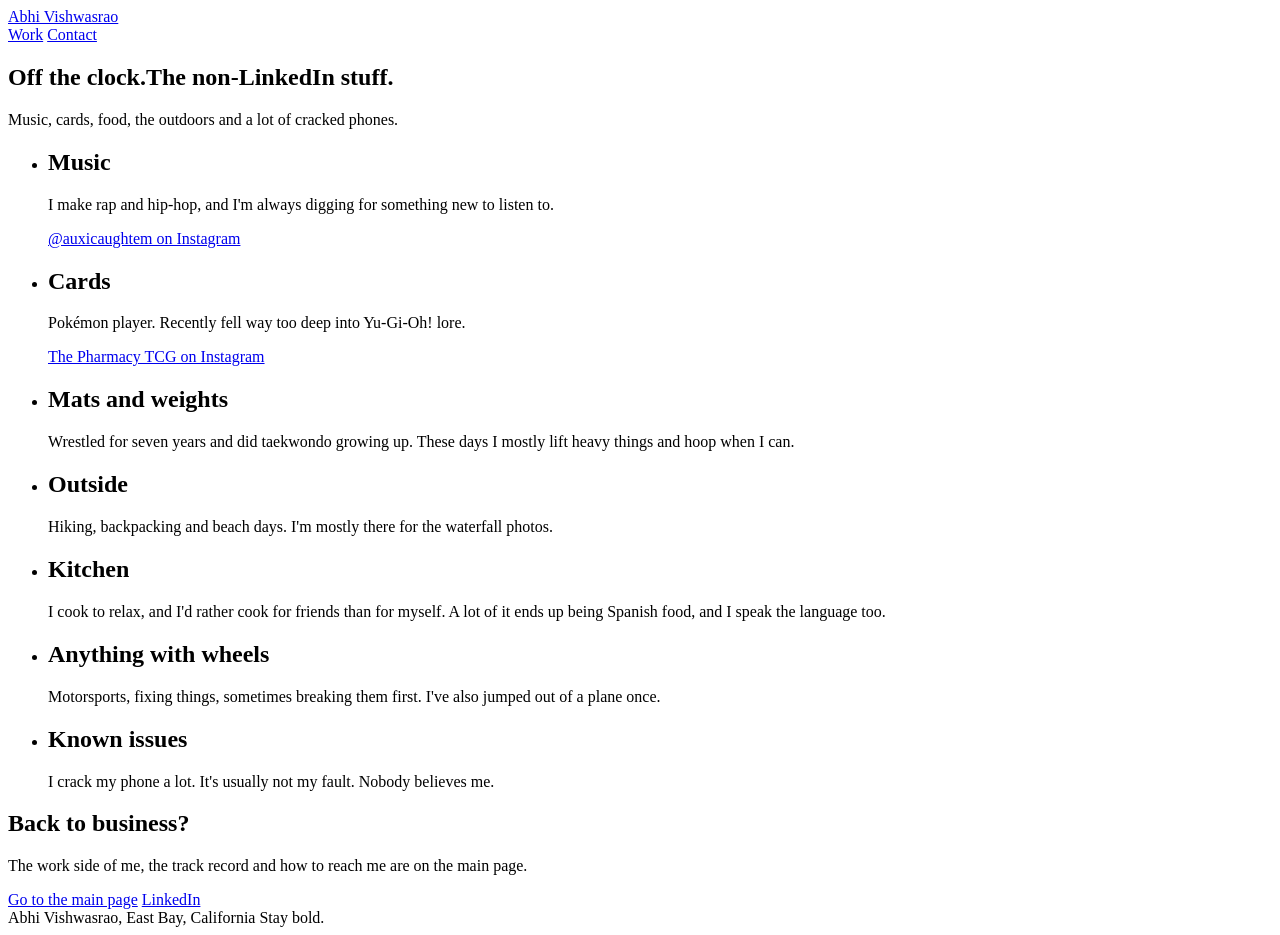
==== life.html @ 457f3adb "Add files via upload" ====
<!doctype html>
<html lang="en">
<head>
<meta charset="utf-8">
<meta name="viewport" content="width=device-width, initial-scale=1">
<title>Off the Clock | Abhi Vishwasrao</title>
<meta name="description" content="The non-work side of Abhi Vishwasrao: music, cards, food and the outdoors.">
<link rel="preconnect" href="https://fonts.googleapis.com">
<link rel="preconnect" href="https://fonts.gstatic.com" crossorigin>
<link href="https://fonts.googleapis.com/css2?family=Archivo:wdth,wght@62..125,400..900&family=Newsreader:ital,opsz,wght@0,6..72,400..600;1,6..72,400&display=swap" rel="stylesheet">
<link rel="icon" href="data:image/svg+xml,<svg xmlns='http://www.w3.org/2000/svg' viewBox='0 0 64 64'><rect width='64' height='64' rx='14' fill='%2323143A'/><text x='50%' y='58%' text-anchor='middle' dominant-baseline='middle' font-family='Arial Black,Arial' font-weight='900' font-size='34' fill='%23F2A516'>AV</text></svg>">
<link rel="stylesheet" href="style.css">
</head>
<body>
<div class="wrap">

  <header class="top">
    <a class="mark" href="index.html">Abhi Vishwasrao</a>
    <nav aria-label="Pages">
      <a href="index.html">Work</a>
      <a href="index.html#contact">Contact</a>
    </nav>
  </header>

  <main>
    <section class="life-hero" aria-labelledby="life-h">
      <h1 id="life-h">Off the clock.<span class="line2">The non-LinkedIn stuff.</span></h1>
      <p class="lede">Music, cards, food, the outdoors and a lot of cracked phones.</p>
    </section>

    <ul class="things">
      <li class="thing big">
        <h2>Music</h2>
        <p>I make rap and hip-hop, and I'm always digging for something new to listen to.</p>
        <a class="more" href="https://www.instagram.com/auxicaughtem/">@auxicaughtem on Instagram</a>
      </li>
      <li class="thing">
        <h2>Cards</h2>
        <p>Pokémon player. Recently fell way too deep into Yu-Gi-Oh! lore.</p>
        <a class="more" href="https://www.instagram.com/thepharmacytcg/">The Pharmacy TCG on Instagram</a>
      </li>
      <li class="thing">
        <h2>Mats and weights</h2>
        <p>Wrestled for seven years and did taekwondo growing up. These days I mostly lift heavy things and hoop when I can.</p>
      </li>
      <li class="thing">
        <h2>Outside</h2>
        <p>Hiking, backpacking and beach days. I'm mostly there for the waterfall photos.</p>
      </li>
      <li class="thing">
        <h2>Kitchen</h2>
        <p>I cook to relax, and I'd rather cook for friends than for myself. A lot of it ends up being Spanish food, and I speak the language too.</p>
      </li>
      <li class="thing">
        <h2>Anything with wheels</h2>
        <p>Motorsports, fixing things, sometimes breaking them first. I've also jumped out of a plane once.</p>
      </li>
      <li class="thing">
        <h2>Known issues</h2>
        <p>I crack my phone a lot. It's usually not my fault. Nobody believes me.</p>
      </li>
    </ul>

    <section class="contact" aria-labelledby="back-h">
      <h2 id="back-h">Back to business?</h2>
      <p>The work side of me, the track record and how to reach me are on the main page.</p>
      <div class="actions">
        <a class="btn primary" href="index.html">Go to the main page</a>
        <a class="btn ghost" href="https://www.linkedin.com/in/abhivishwas/">LinkedIn</a>
      </div>
    </section>
  </main>

  <footer>
    <span>Abhi Vishwasrao, East Bay, California</span>
    <span>Stay bold.</span>
  </footer>
</div>
</body>
</html>
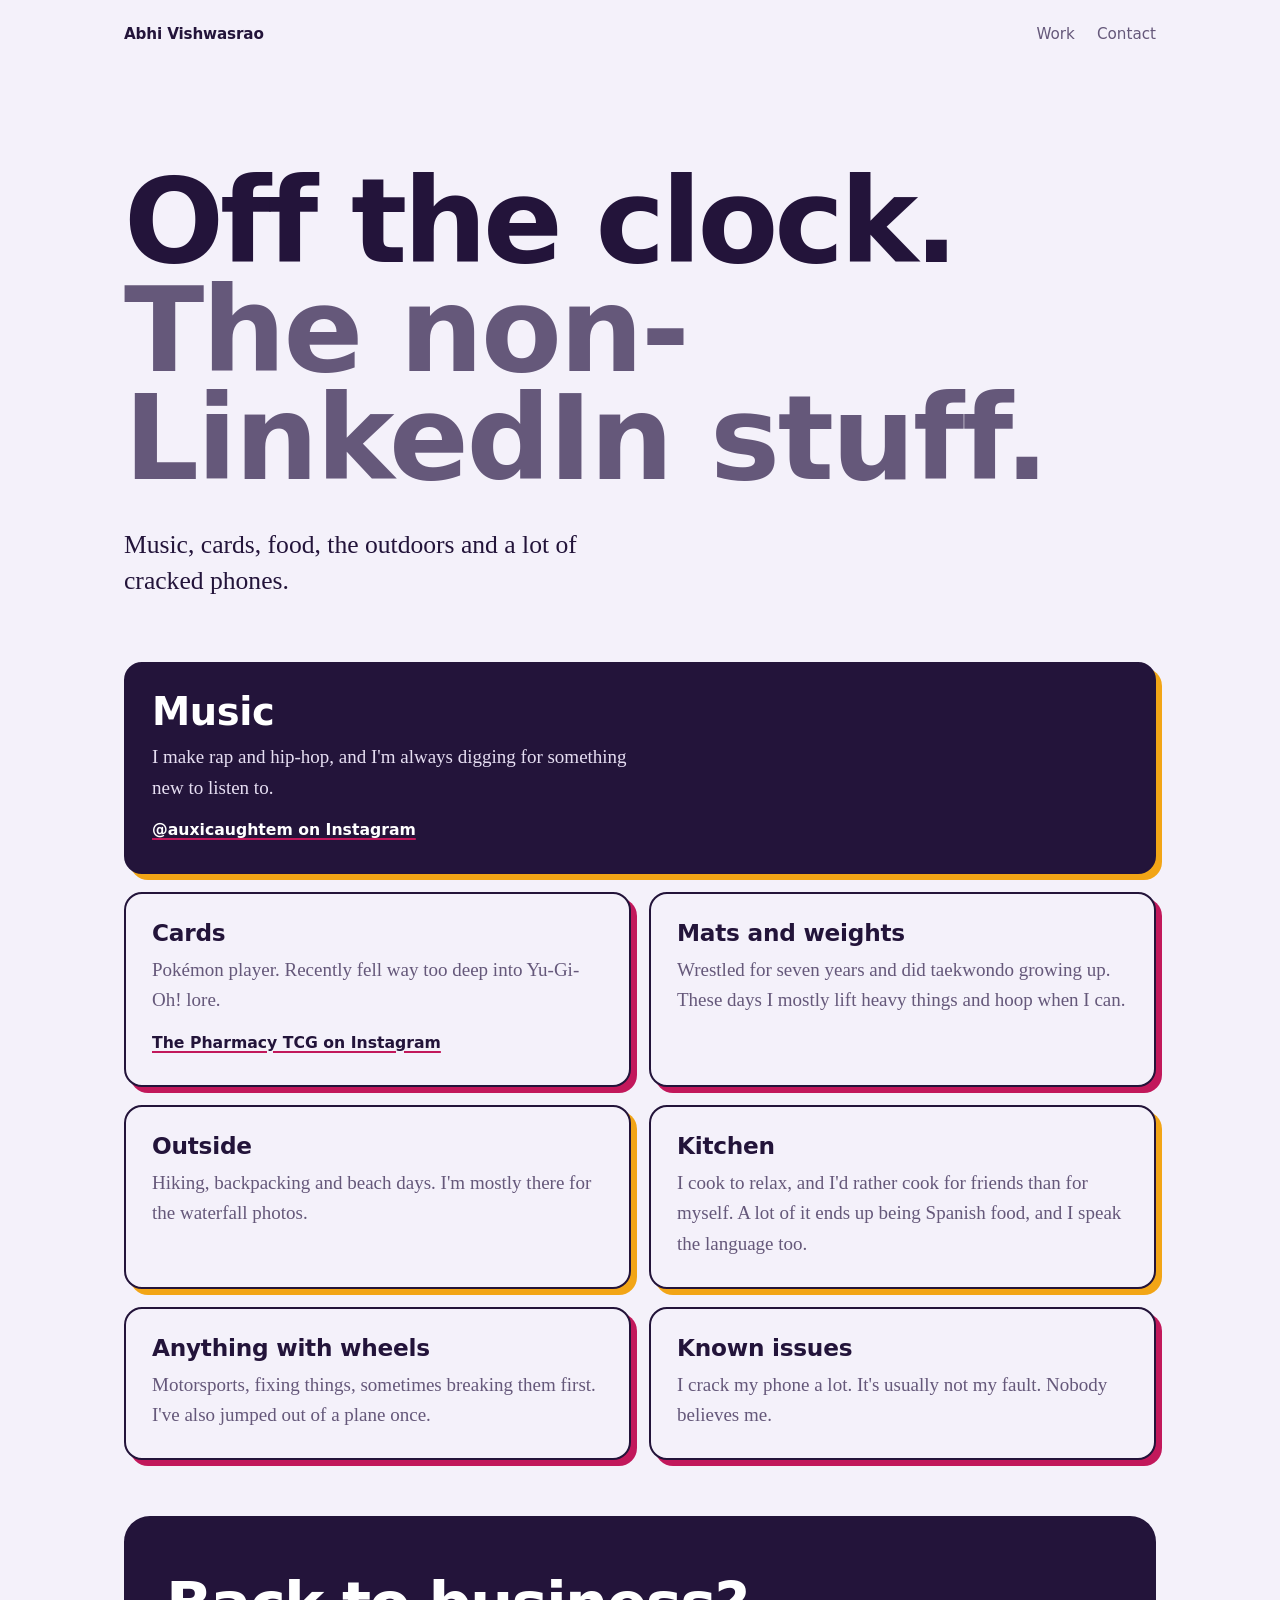
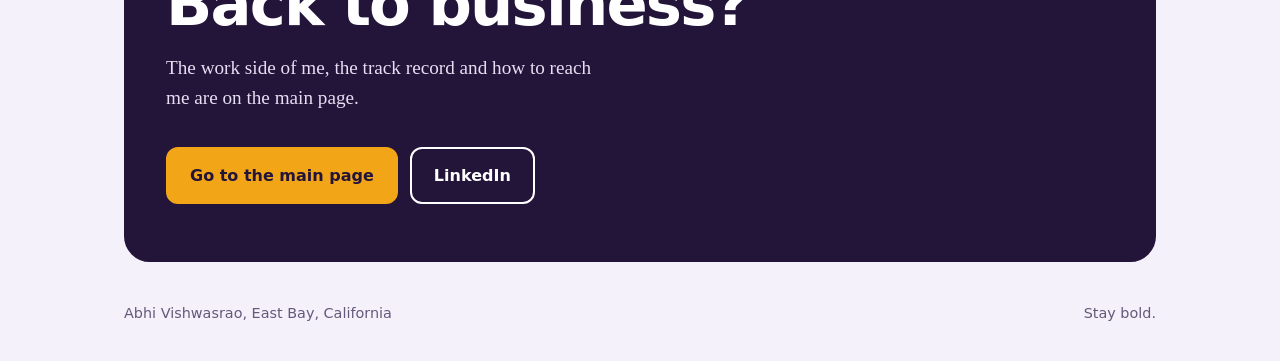
==== commit 5735d156: "Rename life (1).html to life.html" ====
--- a/life.html
+++ b/life.html
@@ -9,7 +9,7 @@
 <link rel="preconnect" href="https://fonts.gstatic.com" crossorigin>
 <link href="https://fonts.googleapis.com/css2?family=Archivo:wdth,wght@62..125,400..900&family=Newsreader:ital,opsz,wght@0,6..72,400..600;1,6..72,400&display=swap" rel="stylesheet">
 <link rel="icon" href="data:image/svg+xml,<svg xmlns='http://www.w3.org/2000/svg' viewBox='0 0 64 64'><rect width='64' height='64' rx='14' fill='%2323143A'/><text x='50%' y='58%' text-anchor='middle' dominant-baseline='middle' font-family='Arial Black,Arial' font-weight='900' font-size='34' fill='%23F2A516'>AV</text></svg>">
-<link rel="stylesheet" href="style.css">
+<link rel="stylesheet" href="assets/css/styles.css">
 </head>
 <body>
 <div class="wrap">
--- a/assets/css/styles.css
+++ b/assets/css/styles.css
@@ -0,0 +1,180 @@
+:root {
+    --paper: #F4F1FA;
+    --ink: #23143A;
+    --muted: #65587A;
+    --rule: #D9D1E6;
+    --marigold: #F2A516;
+    --marigold-ink: #8A5A00;
+    --holi: #C2185B;
+    --chip: #E9E3F3;
+    --panel: #23143A;
+    --panel-edge: #23143A;
+    --on-panel: #FFFFFF;
+    --on-panel-soft: #E6DEF2;
+    --display: "Archivo", "Arial Narrow", system-ui, sans-serif;
+    --body: "Newsreader", Georgia, serif;
+  }
+  @media (prefers-color-scheme: dark) {
+    :root {
+      --paper: #1B1027;
+      --ink: #EFE8F7;
+      --muted: #C4B8D8;
+      --rule: #3A2A4E;
+      --marigold-ink: #F2A516;
+      --holi: #FF6FA5;
+      --chip: #2A1C3B;
+      --panel: #2D1D45;
+      --panel-edge: #4A3766;
+      --on-panel: #FFFFFF;
+      --on-panel-soft: #E6DEF2;
+    }
+  }
+
+  * { box-sizing: border-box; }
+  html { -webkit-text-size-adjust: 100%; scroll-behavior: smooth; }
+  @media (prefers-reduced-motion: reduce) { html { scroll-behavior: auto; } }
+  body {
+    margin: 0;
+    background: var(--paper);
+    color: var(--ink);
+    font-family: var(--body);
+    font-size: 1.1875rem;
+    line-height: 1.6;
+    font-optical-sizing: auto;
+  }
+  a { color: inherit; text-decoration-color: var(--holi); text-decoration-thickness: 2px; text-underline-offset: 3px; }
+  a:hover { color: var(--holi); }
+  :focus-visible { outline: 3px solid var(--marigold); outline-offset: 3px; border-radius: 3px; }
+
+  .wrap { max-width: 1080px; margin: 0 auto; padding: 0 24px; }
+  @media (max-width: 600px) { .wrap { padding: 0 16px; } body { font-size: 1.0625rem; } }
+
+  /* Top bar */
+  .top { display: flex; justify-content: space-between; align-items: center; padding: 22px 0; font-family: var(--display); font-size: .95rem; }
+  .mark { font-weight: 900; font-stretch: 115%; text-decoration: none; letter-spacing: -.01em; }
+  .top nav { display: flex; gap: 22px; }
+  .top nav a { text-decoration: none; color: var(--muted); font-weight: 500; }
+  .top nav a:hover { color: var(--ink); }
+  @media (max-width: 600px) { .top nav { gap: 14px; } .top nav a.hide-sm { display: none; } }
+
+  /* Hero */
+  .hero { padding: 9vh 0 10vh; }
+  .call {
+    display: inline-flex; align-items: center; gap: 10px;
+    font-family: var(--display); font-weight: 600; font-size: .95rem;
+    background: var(--panel); color: var(--on-panel);
+    padding: 8px 16px 8px 12px; border-radius: 999px;
+    font-variant-numeric: tabular-nums;
+  }
+  .call .dot { width: 10px; height: 10px; border-radius: 50%; background: #3BD16F; box-shadow: 0 0 0 0 rgba(59,209,111,.6); animation: ping 1.6s infinite; }
+  .call.done .dot { background: var(--marigold); animation: none; }
+  @keyframes ping { 0% { box-shadow: 0 0 0 0 rgba(59,209,111,.55); } 80%,100% { box-shadow: 0 0 0 9px rgba(59,209,111,0); } }
+  @media (prefers-reduced-motion: reduce) { .call .dot { animation: none; } }
+
+  h1 {
+    font-family: var(--display);
+    font-weight: 900;
+    font-stretch: 125%;
+    font-size: clamp(2.9rem, 9.2vw, 7.4rem);
+    line-height: .92;
+    letter-spacing: -.035em;
+    margin: 28px 0 0;
+  }
+  h1 .line2 { display: block; font-stretch: 62%; font-weight: 800; color: var(--muted); letter-spacing: -.02em; }
+  .lede { max-width: 34ch; font-size: clamp(1.25rem, 2.3vw, 1.6rem); line-height: 1.4; margin: 34px 0 0; }
+  .actions { display: flex; flex-wrap: wrap; gap: 12px; margin-top: 34px; }
+  .btn {
+    font-family: var(--display); font-weight: 700; font-size: 1rem;
+    text-decoration: none; padding: 14px 22px; border-radius: 12px;
+    border: 2px solid var(--ink);
+  }
+  .btn.primary { background: var(--marigold); border-color: var(--marigold); color: #23143A; }
+  .btn.primary:hover { background: #FFB935; color: #23143A; }
+  .btn.ghost:hover { background: var(--ink); color: var(--paper); }
+
+  /* Sections */
+  section.block { display: grid; grid-template-columns: 220px 1fr; gap: 40px; padding: 64px 0; border-top: 2px solid var(--ink); }
+  @media (max-width: 820px) { section.block { grid-template-columns: 1fr; gap: 18px; padding: 48px 0; } }
+  h2 {
+    font-family: var(--display); font-weight: 800; font-stretch: 100%;
+    font-size: 1.5rem; line-height: 1.15; margin: 0; letter-spacing: -.01em;
+    position: sticky; top: 20px; align-self: start;
+  }
+  @media (max-width: 820px) { h2 { position: static; font-size: 1.75rem; } }
+  .prose { max-width: 66ch; }
+  .prose p { margin: 0 0 1em; }
+  .prose p:last-child { margin-bottom: 0; }
+
+  /* Track record */
+  .roles { list-style: none; margin: 0; padding: 0; }
+  .role { display: grid; grid-template-columns: 116px 1fr; gap: 24px; padding: 0 0 34px; }
+  .role + .role { padding-top: 34px; border-top: 1px solid var(--rule); }
+  .role:last-child { padding-bottom: 0; }
+  @media (max-width: 600px) { .role { grid-template-columns: 1fr; gap: 6px; } }
+  .when { font-family: var(--display); font-weight: 600; font-size: .95rem; color: var(--muted); font-variant-numeric: tabular-nums; padding-top: 4px; }
+  .role h3 { font-family: var(--display); font-weight: 800; font-size: 1.3rem; line-height: 1.2; margin: 0; }
+  .role .org { font-family: var(--display); font-weight: 500; color: var(--muted); font-size: 1rem; margin: 2px 0 12px; }
+  .role p { margin: 0; max-width: 62ch; }
+  .wins { display: flex; flex-wrap: wrap; gap: 8px; margin: 14px 0 0; padding: 0; list-style: none; }
+  .wins li { font-family: var(--display); font-size: .92rem; font-weight: 600; background: var(--chip); padding: 6px 12px; border-radius: 8px; }
+  .wins li b { font-weight: 800; }
+
+  /* Building */
+  .builds { display: grid; grid-template-columns: repeat(2, 1fr); gap: 2px; background: var(--panel-edge); border: 2px solid var(--panel-edge); border-radius: 18px; overflow: hidden; }
+  @media (max-width: 700px) { .builds { grid-template-columns: 1fr; } }
+  .build { background: var(--paper); padding: 26px 26px 28px; }
+  .build.lead { grid-column: 1 / -1; background: var(--panel); color: var(--on-panel); }
+  .build.lead .status { background: var(--marigold); color: #23143A; }
+  .build.lead p { color: var(--on-panel-soft); }
+  .status { display: inline-block; font-family: var(--display); font-size: .85rem; font-weight: 700; padding: 4px 10px; border-radius: 6px; background: var(--chip); margin-bottom: 12px; }
+  .build h3 { font-family: var(--display); font-weight: 800; font-size: 1.45rem; margin: 0 0 8px; line-height: 1.15; }
+  .build.lead h3 { font-size: clamp(1.6rem, 3vw, 2.2rem); font-stretch: 112%; }
+  .build p { margin: 0; color: var(--muted); max-width: 58ch; }
+  .build a.more { display: inline-block; margin-top: 14px; font-family: var(--display); font-weight: 700; font-size: .98rem; }
+
+  .earlier { margin-top: 34px; }
+  .earlier h3 { font-family: var(--display); font-weight: 700; font-size: 1.05rem; margin: 0 0 10px; }
+  .earlier ul { margin: 0; padding: 0; list-style: none; display: grid; grid-template-columns: repeat(auto-fill, minmax(230px, 1fr)); gap: 10px 28px; }
+  .earlier li { font-size: 1rem; line-height: 1.45; }
+  .earlier li a { font-family: var(--display); font-weight: 700; }
+  .earlier li span { color: var(--muted); }
+
+  /* Community */
+  .orgs { display: grid; gap: 30px; }
+  .orgrow h3 { font-family: var(--display); font-weight: 800; font-size: 1.3rem; margin: 0; }
+  .orgrow .org { font-family: var(--display); color: var(--muted); font-weight: 500; font-size: 1rem; margin: 2px 0 10px; }
+  .orgrow p { margin: 0; max-width: 62ch; }
+
+  /* Personal page */
+  .life-hero { padding: 8vh 0 7vh; }
+  .life-hero h1 { font-stretch: 125%; }
+  .life-hero .lede { max-width: 40ch; }
+  .things { display: grid; grid-template-columns: repeat(2, 1fr); gap: 18px; margin: 0 0 56px; padding: 0; list-style: none; }
+  @media (max-width: 760px) { .things { grid-template-columns: 1fr; } }
+  .thing { border: 2px solid var(--panel-edge); border-radius: 18px; padding: 26px 26px 28px; background: var(--paper); }
+  .thing { box-shadow: 6px 6px 0 var(--marigold); }
+  .thing:nth-child(4n+2), .thing:nth-child(4n+3) { box-shadow: 6px 6px 0 var(--holi); }
+  @media (max-width: 760px) { .thing:nth-child(even) { box-shadow: 6px 6px 0 var(--holi); } .thing:nth-child(odd) { box-shadow: 6px 6px 0 var(--marigold); } }
+  .thing h2 { position: static; font-size: 1.45rem; margin: 0 0 8px; }
+  .thing p { margin: 0; color: var(--muted); }
+  .thing a.more { display: inline-block; margin-top: 14px; font-family: var(--display); font-weight: 700; font-size: .98rem; }
+  .thing.big { grid-column: 1 / -1; background: var(--panel); color: var(--on-panel); }
+  .thing.big h2 { font-size: clamp(1.7rem, 3.4vw, 2.4rem); font-stretch: 115%; font-weight: 900; }
+  .thing.big p { color: var(--on-panel-soft); max-width: 52ch; }
+
+  /* Off the clock */
+  .facts { margin: 0; padding: 0; list-style: none; columns: 2; column-gap: 40px; }
+  .facts li { break-inside: avoid; padding: 0 0 14px 22px; position: relative; }
+  .facts li::before { content: ""; position: absolute; left: 0; top: .62em; width: 10px; height: 10px; border-radius: 3px; background: var(--marigold); transform: rotate(45deg); }
+  .facts li:nth-child(3n+2)::before { background: var(--holi); }
+  @media (max-width: 700px) { .facts { columns: 1; } }
+
+  /* Contact */
+  .contact { background: var(--panel); color: var(--on-panel); border: 2px solid var(--panel-edge); border-radius: 26px; padding: 56px 40px; margin: 24px 0 40px; }
+  @media (max-width: 600px) { .contact { padding: 40px 22px; border-radius: 20px; } }
+  .contact h2 { position: static; font-size: clamp(2rem, 5.4vw, 3.8rem); font-weight: 900; font-stretch: 120%; line-height: 1; letter-spacing: -.03em; }
+  .contact p { max-width: 46ch; color: var(--on-panel-soft); font-size: 1.2rem; line-height: 1.55; margin: 18px 0 30px; }
+  .contact .btn.ghost { border-color: var(--on-panel); color: var(--on-panel); }
+  .contact .btn.ghost:hover { background: var(--on-panel); color: #23143A; }
+
+  footer { display: flex; justify-content: space-between; flex-wrap: wrap; gap: 8px; padding: 0 0 36px; font-family: var(--display); font-size: .9rem; color: var(--muted); }
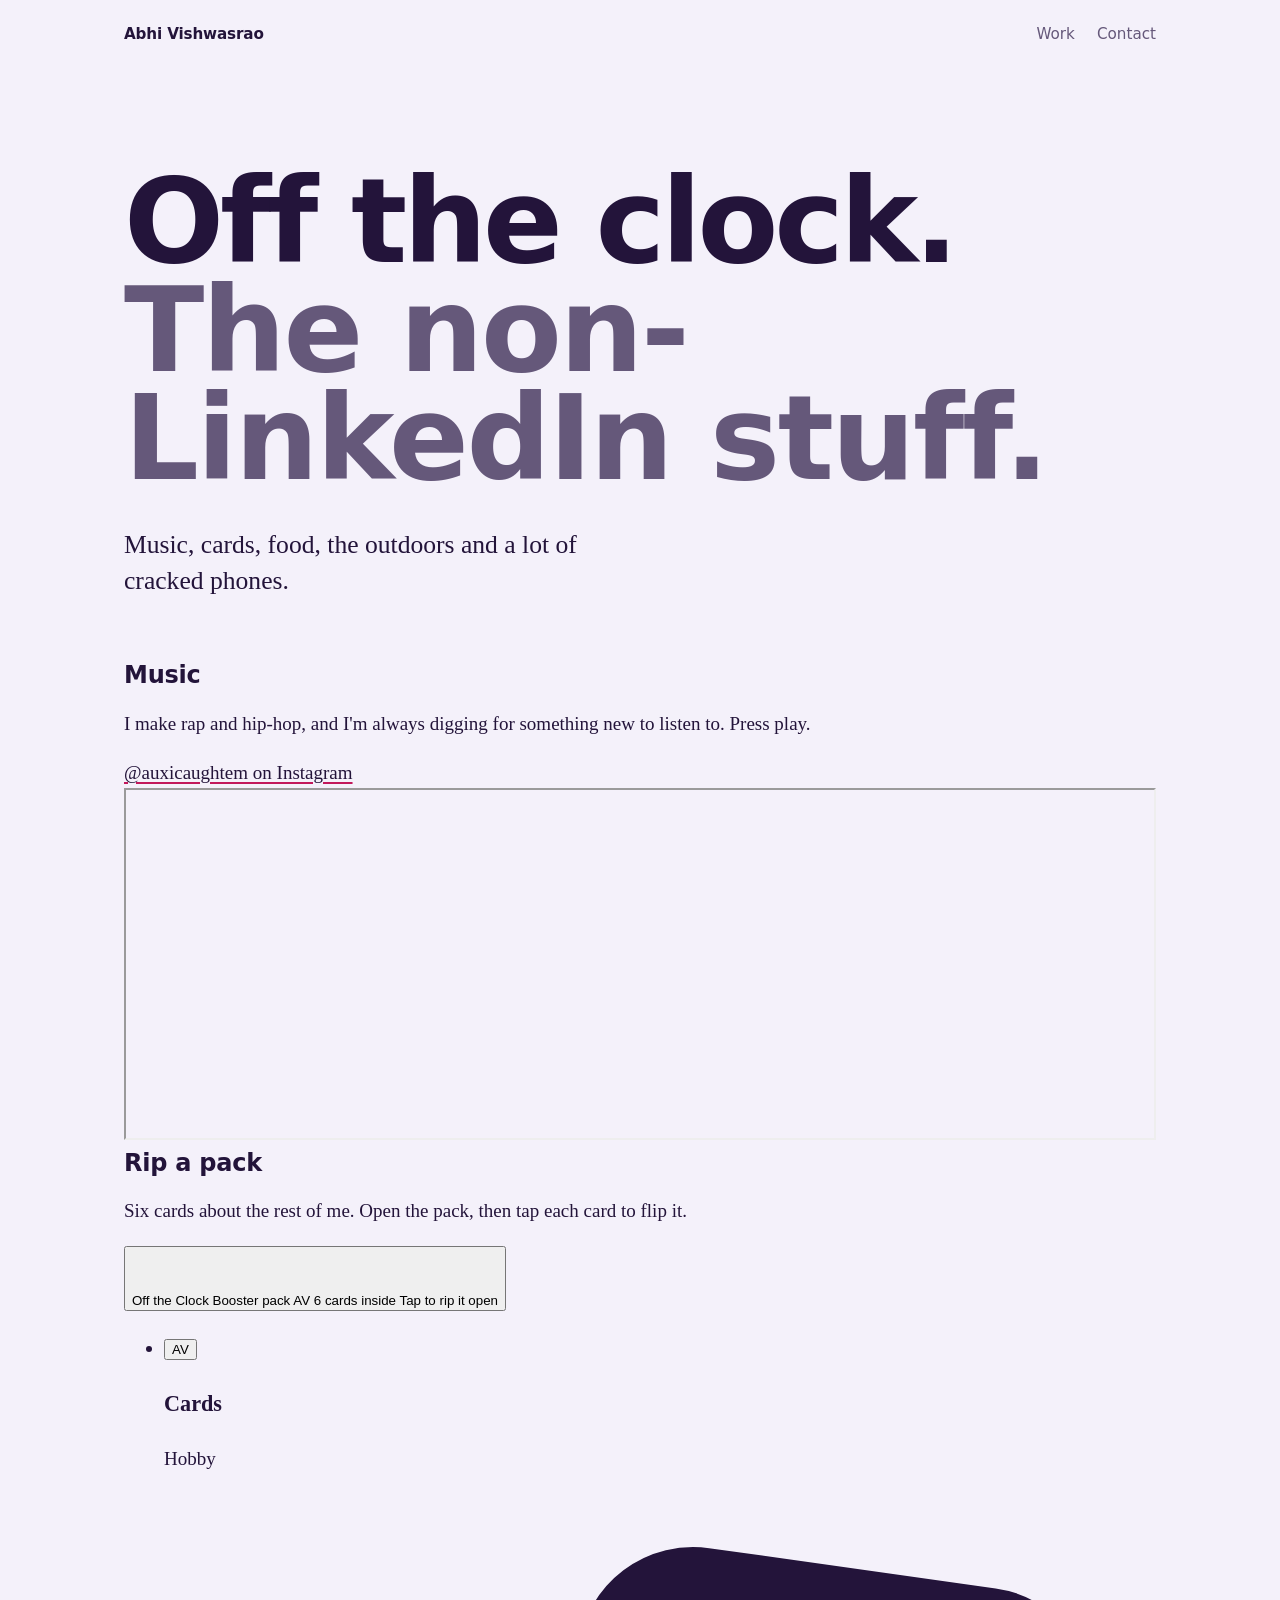
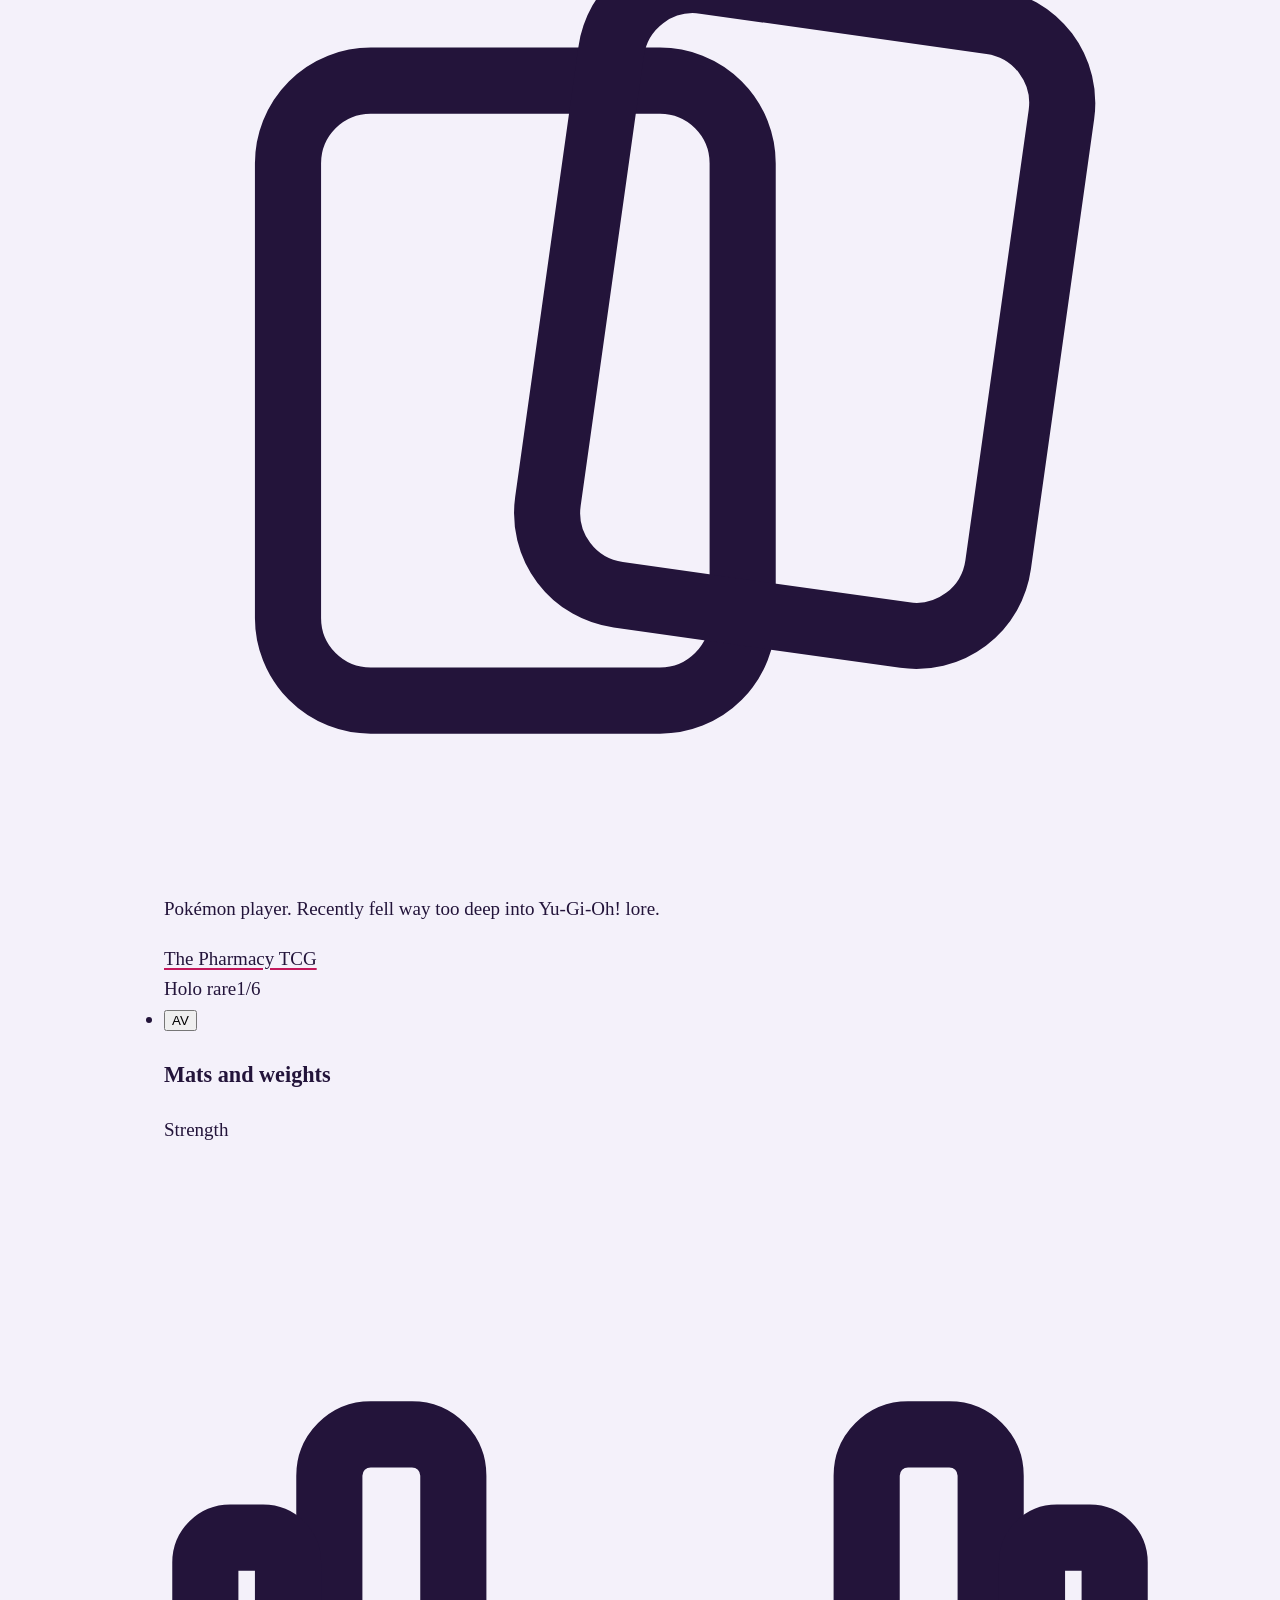
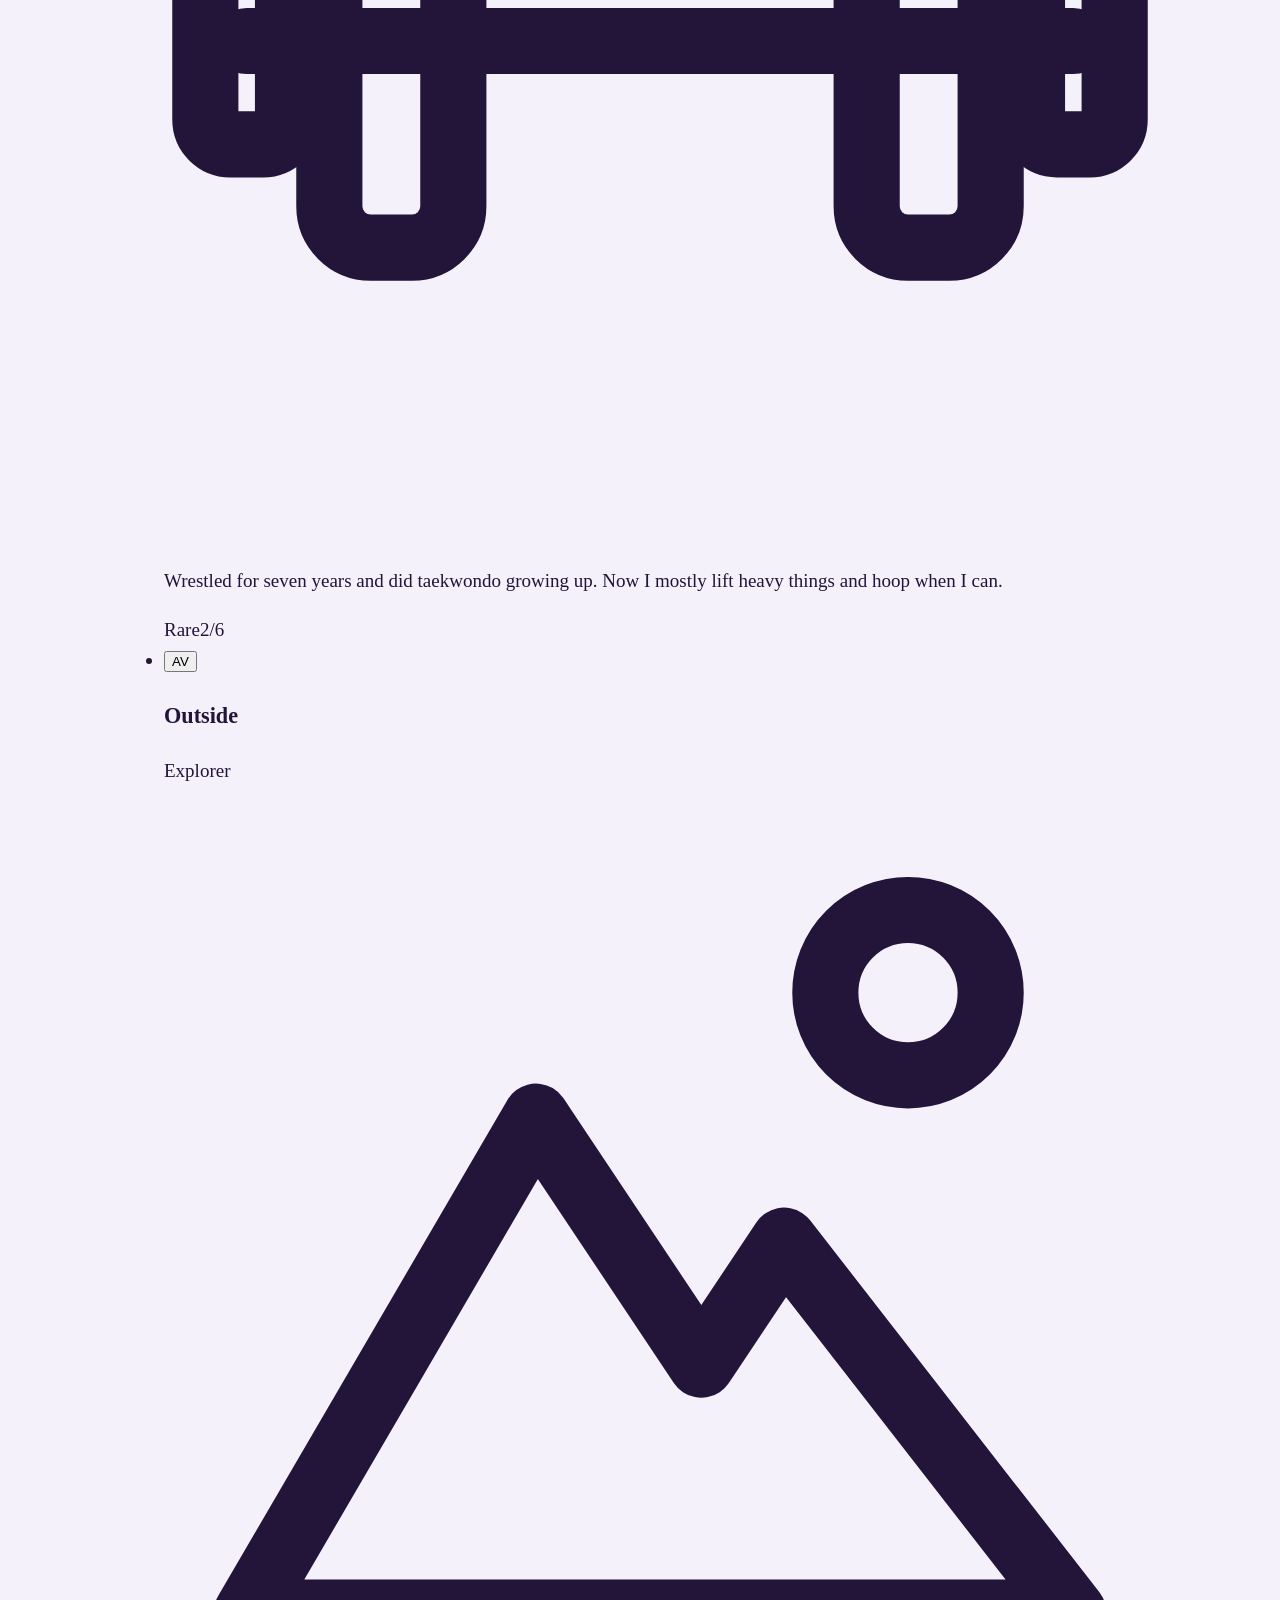
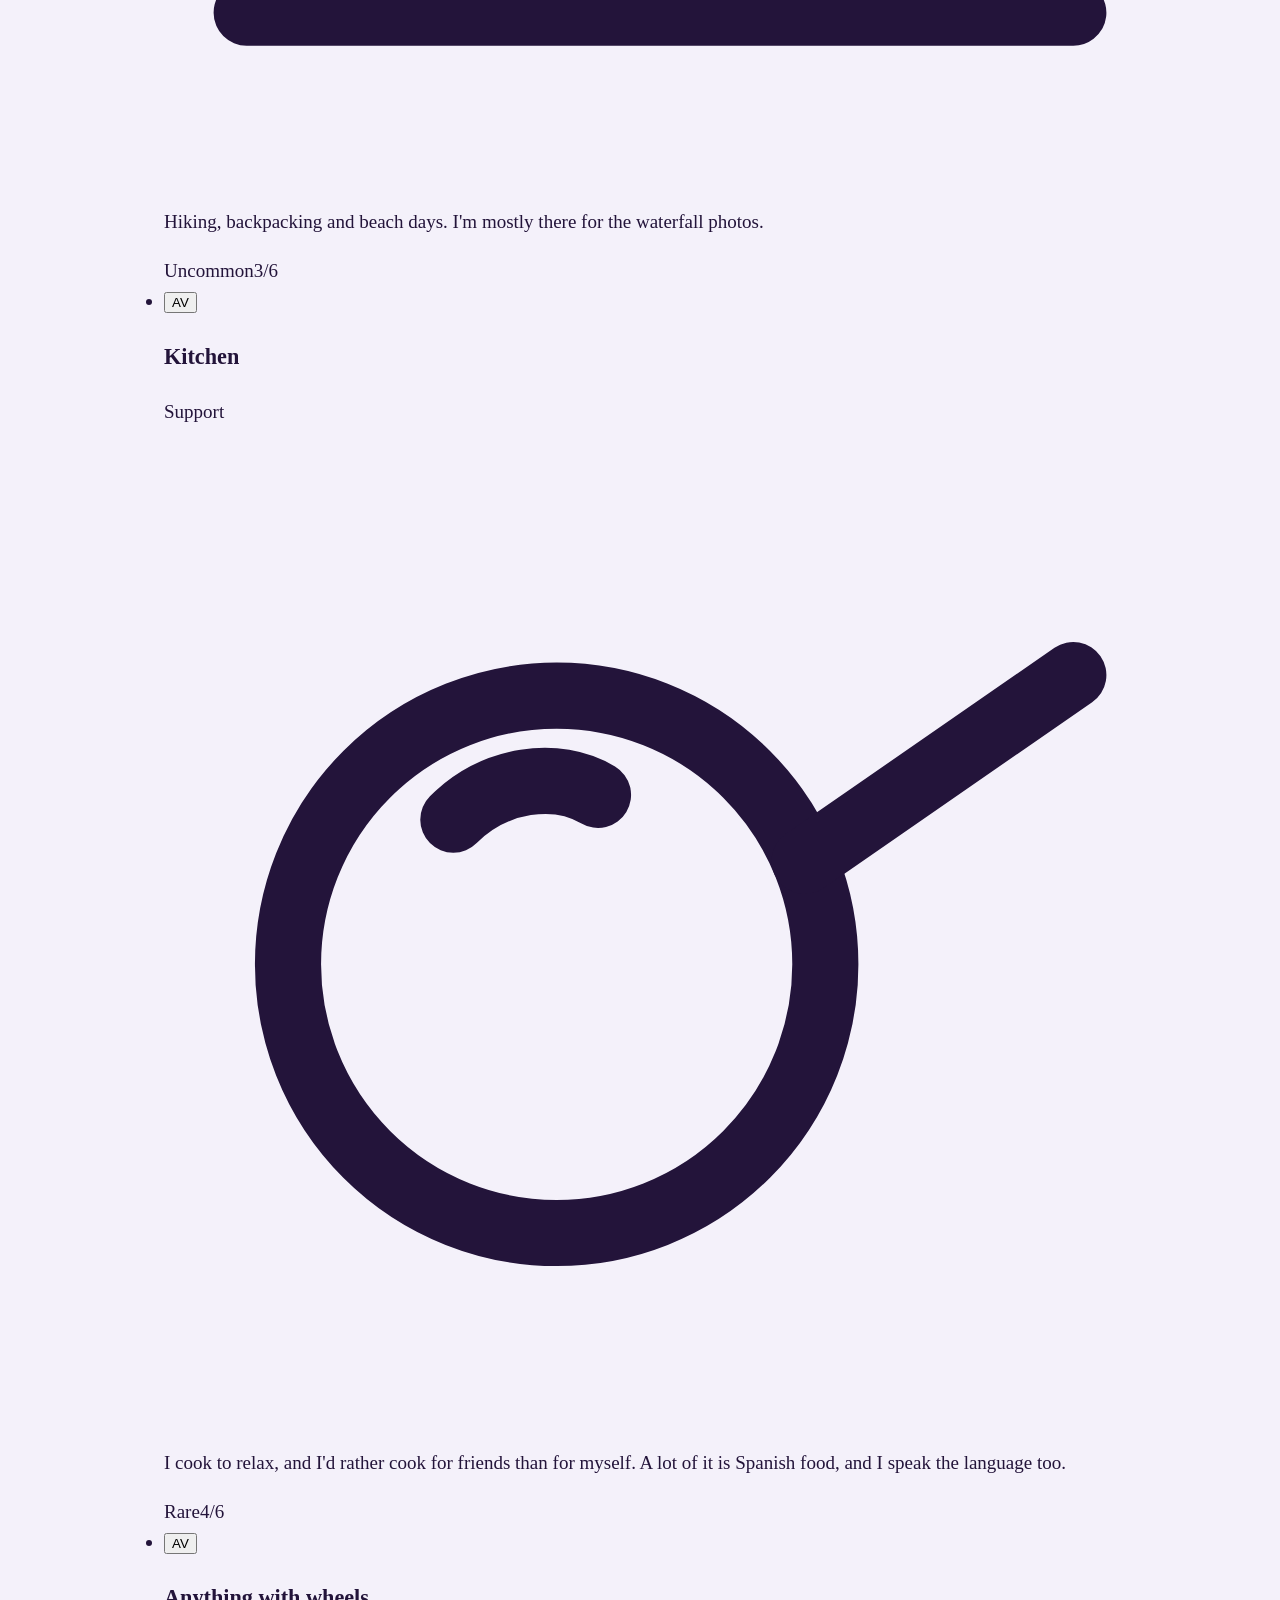
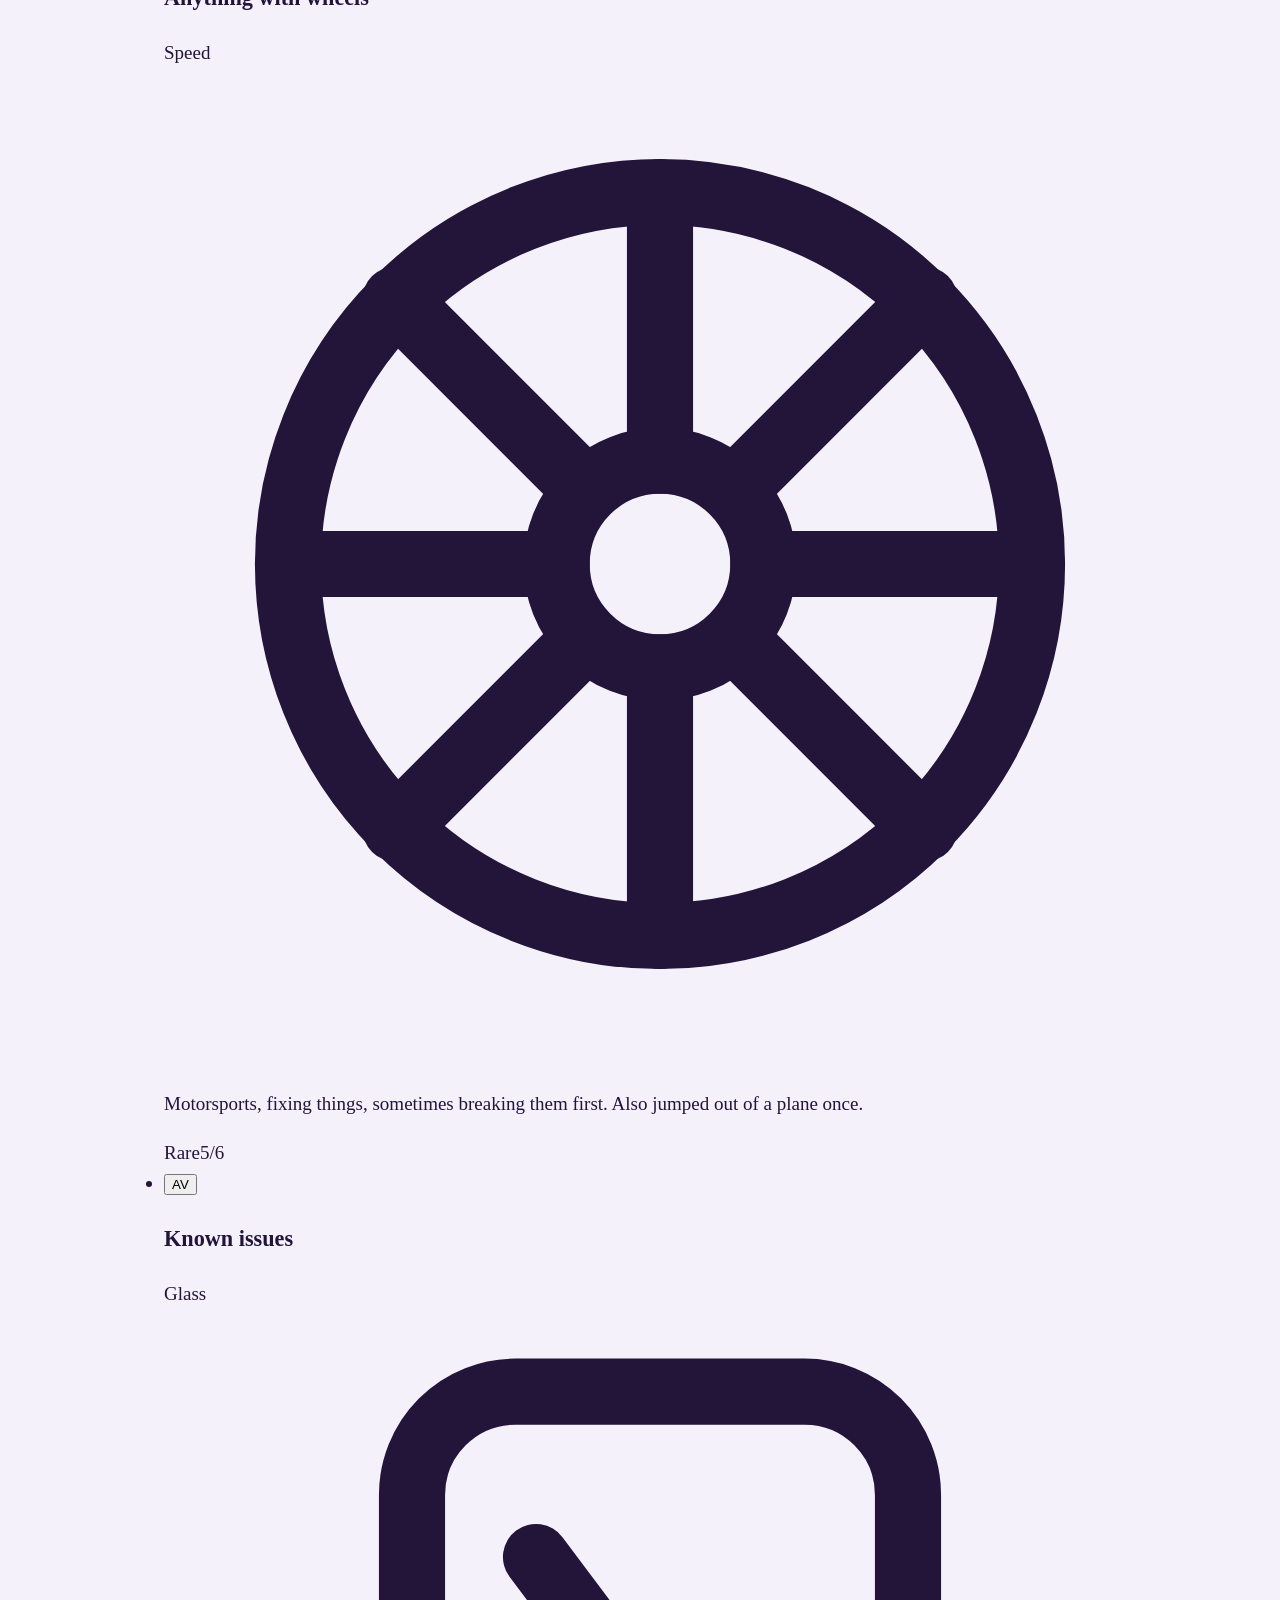
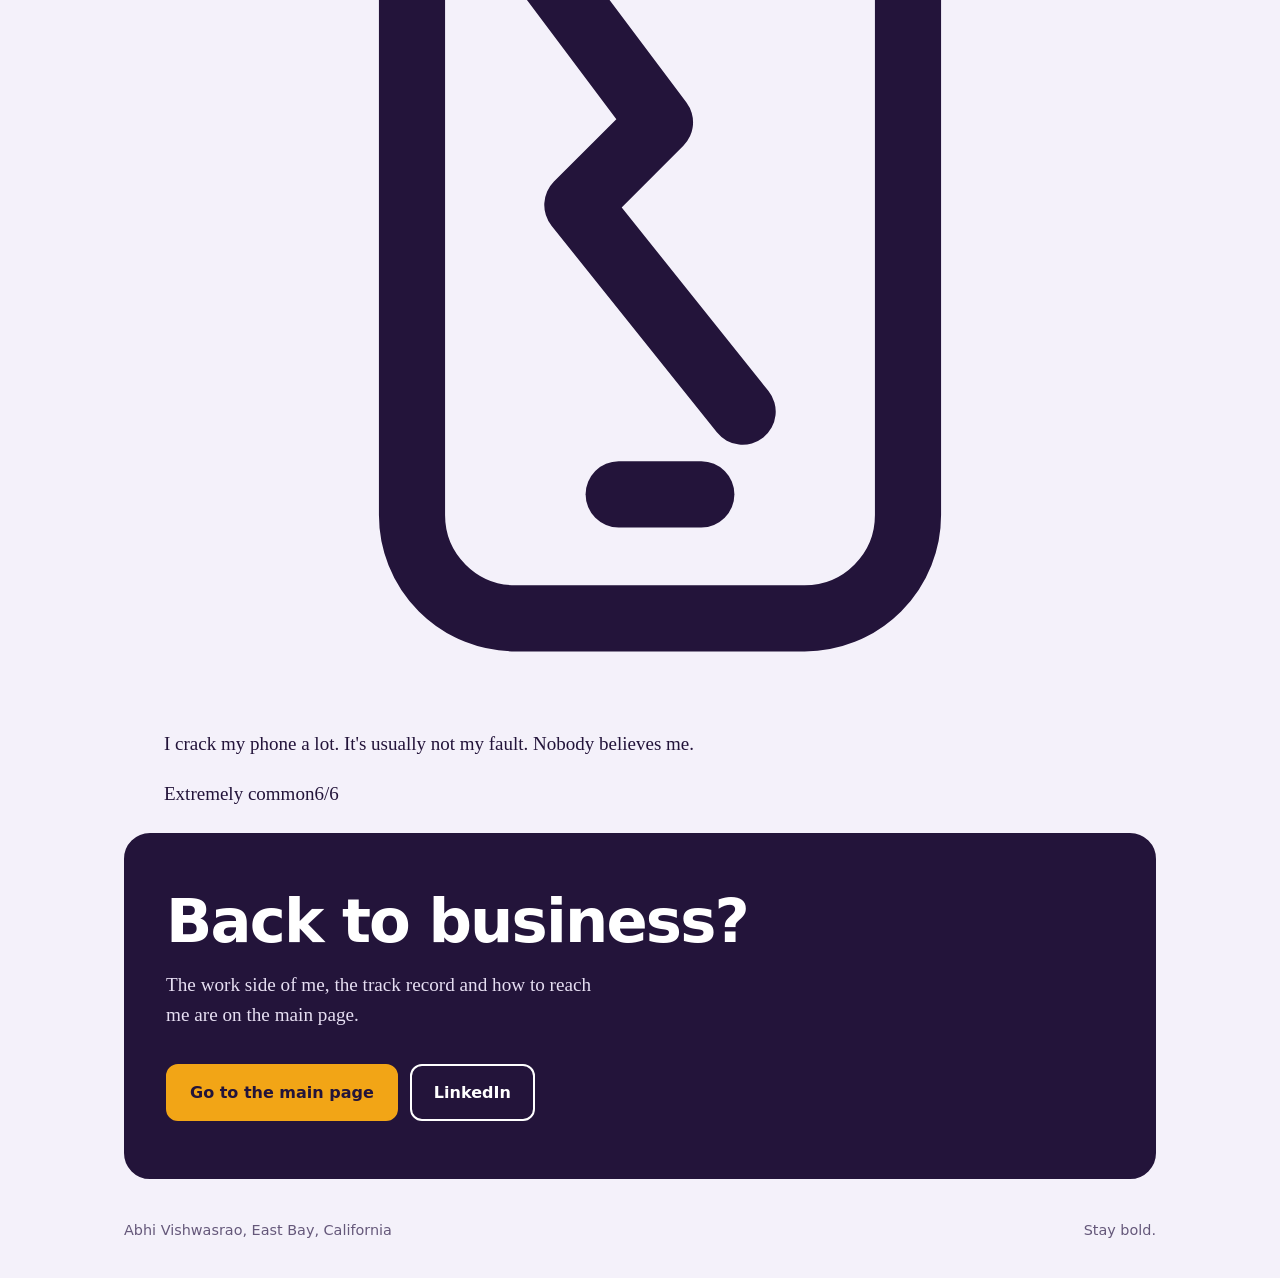
==== commit e2b458d2: "Add files via upload" ====
--- a/life.html
+++ b/life.html
@@ -5,11 +5,20 @@
 <meta name="viewport" content="width=device-width, initial-scale=1">
 <title>Off the Clock | Abhi Vishwasrao</title>
 <meta name="description" content="The non-work side of Abhi Vishwasrao: music, cards, food and the outdoors.">
+<meta property="og:title" content="Off the Clock | Abhi Vishwasrao">
+<meta property="og:description" content="Music, cards, food, the outdoors and a lot of cracked phones.">
+<meta property="og:url" content="https://abhivishwas.github.io/life.html">
+<meta property="og:type" content="website">
+<meta property="og:image" content="https://abhivishwas.github.io/assets/images/og.jpg">
+<meta name="twitter:card" content="summary_large_image">
+<meta name="twitter:image" content="https://abhivishwas.github.io/assets/images/og.jpg">
+<script>document.documentElement.classList.add('js');</script>
 <link rel="preconnect" href="https://fonts.googleapis.com">
 <link rel="preconnect" href="https://fonts.gstatic.com" crossorigin>
 <link href="https://fonts.googleapis.com/css2?family=Archivo:wdth,wght@62..125,400..900&family=Newsreader:ital,opsz,wght@0,6..72,400..600;1,6..72,400&display=swap" rel="stylesheet">
 <link rel="icon" href="data:image/svg+xml,<svg xmlns='http://www.w3.org/2000/svg' viewBox='0 0 64 64'><rect width='64' height='64' rx='14' fill='%2323143A'/><text x='50%' y='58%' text-anchor='middle' dominant-baseline='middle' font-family='Arial Black,Arial' font-weight='900' font-size='34' fill='%23F2A516'>AV</text></svg>">
 <link rel="stylesheet" href="assets/css/styles.css">
+<script data-goatcounter="https://abhivishwas.goatcounter.com/count" async src="//gc.zgo.at/count.js"></script>
 </head>
 <body>
 <div class="wrap">
@@ -28,38 +37,122 @@
       <p class="lede">Music, cards, food, the outdoors and a lot of cracked phones.</p>
     </section>
 
-    <ul class="things">
-      <li class="thing big">
-        <h2>Music</h2>
-        <p>I make rap and hip-hop, and I'm always digging for something new to listen to.</p>
+    <section class="music" aria-labelledby="music-h">
+      <div class="music-text">
+        <h2 id="music-h">Music</h2>
+        <p>I make rap and hip-hop, and I'm always digging for something new to listen to. Press play.</p>
         <a class="more" href="https://www.instagram.com/auxicaughtem/">@auxicaughtem on Instagram</a>
-      </li>
-      <li class="thing">
-        <h2>Cards</h2>
-        <p>Pokémon player. Recently fell way too deep into Yu-Gi-Oh! lore.</p>
-        <a class="more" href="https://www.instagram.com/thepharmacytcg/">The Pharmacy TCG on Instagram</a>
-      </li>
-      <li class="thing">
-        <h2>Mats and weights</h2>
-        <p>Wrestled for seven years and did taekwondo growing up. These days I mostly lift heavy things and hoop when I can.</p>
-      </li>
-      <li class="thing">
-        <h2>Outside</h2>
-        <p>Hiking, backpacking and beach days. I'm mostly there for the waterfall photos.</p>
-      </li>
-      <li class="thing">
-        <h2>Kitchen</h2>
-        <p>I cook to relax, and I'd rather cook for friends than for myself. A lot of it ends up being Spanish food, and I speak the language too.</p>
-      </li>
-      <li class="thing">
-        <h2>Anything with wheels</h2>
-        <p>Motorsports, fixing things, sometimes breaking them first. I've also jumped out of a plane once.</p>
-      </li>
-      <li class="thing">
-        <h2>Known issues</h2>
-        <p>I crack my phone a lot. It's usually not my fault. Nobody believes me.</p>
-      </li>
-    </ul>
+      </div>
+      <iframe class="spotify" title="Abhi's music on Spotify" src="https://open.spotify.com/embed/artist/57nP9wo0RC7oR7tMMH4RjS?utm_source=generator" width="100%" height="352" allow="autoplay; clipboard-write; encrypted-media; fullscreen; picture-in-picture" loading="lazy"></iframe>
+    </section>
+
+    <section class="pack-zone" aria-labelledby="pack-h">
+      <div class="pack-head">
+        <h2 id="pack-h">Rip a pack</h2>
+        <p class="pack-help">Six cards about the rest of me. Open the pack, then tap each card to flip it.</p>
+      </div>
+
+      <div class="pack-stage">
+        <button type="button" class="pack" id="pack">
+          <span class="pack-crimp top" aria-hidden="true"></span>
+          <span class="pack-face">
+            <span class="pack-brand">Off the Clock</span>
+            <span class="pack-sub">Booster pack</span>
+            <span class="pack-emblem" aria-hidden="true">AV</span>
+            <span class="pack-count">6 cards inside</span>
+            <span class="pack-tap">Tap to rip it open</span>
+          </span>
+          <span class="pack-crimp bottom" aria-hidden="true"></span>
+        </button>
+      </div>
+
+      <ul class="deck" id="deck">
+        <li class="tcg" style="--c1:#C2185B;--c2:#F2A516;--i:0">
+          <div class="tcg-inner">
+            <button type="button" class="tcg-back" aria-label="Flip card 1 of 6">
+              <span class="tcg-emblem" aria-hidden="true">AV</span>
+            </button>
+            <div class="tcg-front">
+              <div class="tcg-top"><h3>Cards</h3><span class="tcg-type">Hobby</span></div>
+              <div class="tcg-art" aria-hidden="true"><svg viewBox="0 0 24 24" fill="none" stroke="currentColor" stroke-width="1.6" stroke-linecap="round" stroke-linejoin="round"><rect x="3" y="5" width="11" height="15" rx="2"/><rect x="10" y="3" width="11" height="15" rx="2" transform="rotate(8 15.5 10.5)"/></svg><span class="holo"></span></div>
+              <p class="tcg-text">Pokémon player. Recently fell way too deep into Yu-Gi-Oh! lore.</p>
+              <a class="tcg-link" href="https://www.instagram.com/thepharmacytcg/">The Pharmacy TCG</a>
+              <div class="tcg-foot"><span>Holo rare</span><span>1/6</span></div>
+            </div>
+          </div>
+        </li>
+        <li class="tcg" style="--c1:#4B2E83;--c2:#C2185B;--i:1">
+          <div class="tcg-inner">
+            <button type="button" class="tcg-back" aria-label="Flip card 2 of 6">
+              <span class="tcg-emblem" aria-hidden="true">AV</span>
+            </button>
+            <div class="tcg-front">
+              <div class="tcg-top"><h3>Mats and weights</h3><span class="tcg-type">Strength</span></div>
+              <div class="tcg-art" aria-hidden="true"><svg viewBox="0 0 24 24" fill="none" stroke="currentColor" stroke-width="1.6" stroke-linecap="round" stroke-linejoin="round"><path d="M2 12h20"/><rect x="4" y="7" width="3" height="10" rx="1"/><rect x="17" y="7" width="3" height="10" rx="1"/><rect x="1" y="9.5" width="2" height="5" rx=".6"/><rect x="21" y="9.5" width="2" height="5" rx=".6"/></svg><span class="holo"></span></div>
+              <p class="tcg-text">Wrestled for seven years and did taekwondo growing up. Now I mostly lift heavy things and hoop when I can.</p>
+              <div class="tcg-foot"><span>Rare</span><span>2/6</span></div>
+            </div>
+          </div>
+        </li>
+        <li class="tcg" style="--c1:#1F7A6E;--c2:#7FD1B9;--i:2">
+          <div class="tcg-inner">
+            <button type="button" class="tcg-back" aria-label="Flip card 3 of 6">
+              <span class="tcg-emblem" aria-hidden="true">AV</span>
+            </button>
+            <div class="tcg-front">
+              <div class="tcg-top"><h3>Outside</h3><span class="tcg-type">Explorer</span></div>
+              <div class="tcg-art" aria-hidden="true"><svg viewBox="0 0 24 24" fill="none" stroke="currentColor" stroke-width="1.6" stroke-linecap="round" stroke-linejoin="round"><path d="M2 20 9 8l4 6 2-3 7 9z"/><circle cx="18" cy="5" r="2"/></svg><span class="holo"></span></div>
+              <p class="tcg-text">Hiking, backpacking and beach days. I'm mostly there for the waterfall photos.</p>
+              <div class="tcg-foot"><span>Uncommon</span><span>3/6</span></div>
+            </div>
+          </div>
+        </li>
+        <li class="tcg" style="--c1:#D9480F;--c2:#F2A516;--i:3">
+          <div class="tcg-inner">
+            <button type="button" class="tcg-back" aria-label="Flip card 4 of 6">
+              <span class="tcg-emblem" aria-hidden="true">AV</span>
+            </button>
+            <div class="tcg-front">
+              <div class="tcg-top"><h3>Kitchen</h3><span class="tcg-type">Support</span></div>
+              <div class="tcg-art" aria-hidden="true"><svg viewBox="0 0 24 24" fill="none" stroke="currentColor" stroke-width="1.6" stroke-linecap="round" stroke-linejoin="round"><circle cx="9.5" cy="13" r="6.5"/><path d="M15.5 10.5 22 6"/><path d="M7 9.5c1-1 2.5-1.2 3.5-.6"/></svg><span class="holo"></span></div>
+              <p class="tcg-text">I cook to relax, and I'd rather cook for friends than for myself. A lot of it is Spanish food, and I speak the language too.</p>
+              <div class="tcg-foot"><span>Rare</span><span>4/6</span></div>
+            </div>
+          </div>
+        </li>
+        <li class="tcg" style="--c1:#23143A;--c2:#6D4FA3;--i:4">
+          <div class="tcg-inner">
+            <button type="button" class="tcg-back" aria-label="Flip card 5 of 6">
+              <span class="tcg-emblem" aria-hidden="true">AV</span>
+            </button>
+            <div class="tcg-front">
+              <div class="tcg-top"><h3>Anything with wheels</h3><span class="tcg-type">Speed</span></div>
+              <div class="tcg-art" aria-hidden="true"><svg viewBox="0 0 24 24" fill="none" stroke="currentColor" stroke-width="1.6" stroke-linecap="round" stroke-linejoin="round"><circle cx="12" cy="12" r="9"/><circle cx="12" cy="12" r="2.5"/><path d="M12 3v6.5M12 14.5V21M3 12h6.5M14.5 12H21M5.6 5.6l4.6 4.6M13.8 13.8l4.6 4.6M18.4 5.6l-4.6 4.6M10.2 13.8l-4.6 4.6"/></svg><span class="holo"></span></div>
+              <p class="tcg-text">Motorsports, fixing things, sometimes breaking them first. Also jumped out of a plane once.</p>
+              <div class="tcg-foot"><span>Rare</span><span>5/6</span></div>
+            </div>
+          </div>
+        </li>
+        <li class="tcg" style="--c1:#5C5470;--c2:#B9A9D2;--i:5">
+          <div class="tcg-inner">
+            <button type="button" class="tcg-back" aria-label="Flip card 6 of 6">
+              <span class="tcg-emblem" aria-hidden="true">AV</span>
+            </button>
+            <div class="tcg-front">
+              <div class="tcg-top"><h3>Known issues</h3><span class="tcg-type">Glass</span></div>
+              <div class="tcg-art" aria-hidden="true"><svg viewBox="0 0 24 24" fill="none" stroke="currentColor" stroke-width="1.6" stroke-linecap="round" stroke-linejoin="round"><rect x="6" y="2" width="12" height="20" rx="2.5"/><path d="M9 6l3 4-2 2 4 5"/><path d="M11 19h2"/></svg><span class="holo"></span></div>
+              <p class="tcg-text">I crack my phone a lot. It's usually not my fault. Nobody believes me.</p>
+              <div class="tcg-foot"><span>Extremely common</span><span>6/6</span></div>
+            </div>
+          </div>
+        </li>
+      </ul>
+
+      <div class="pack-controls" id="packcontrols" hidden>
+        <button type="button" class="print-btn" id="flipall">Flip them all</button>
+        <button type="button" class="print-btn" id="reseal">Reseal the pack</button>
+      </div>
+    </section>
 
     <section class="contact" aria-labelledby="back-h">
       <h2 id="back-h">Back to business?</h2>
@@ -76,5 +169,6 @@
     <span>Stay bold.</span>
   </footer>
 </div>
+<script src="assets/js/life.js" defer></script>
 </body>
 </html>
